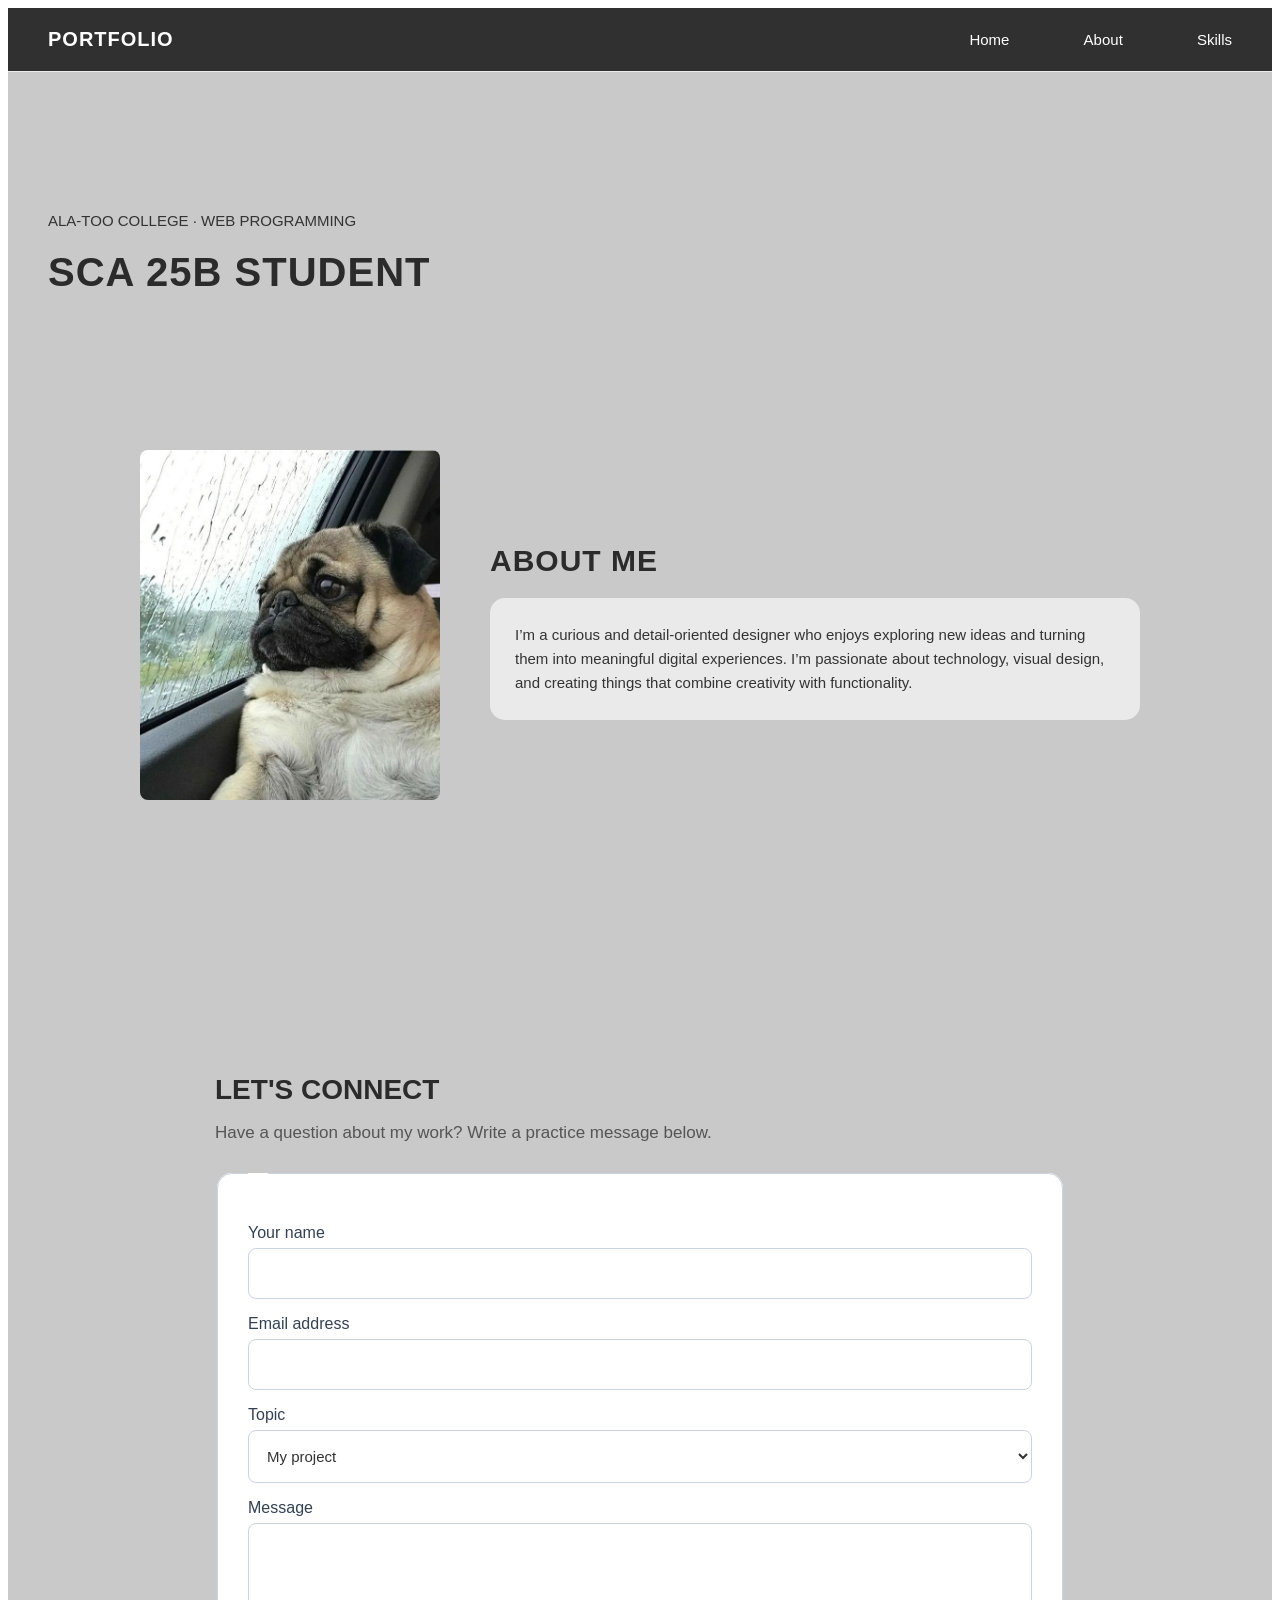
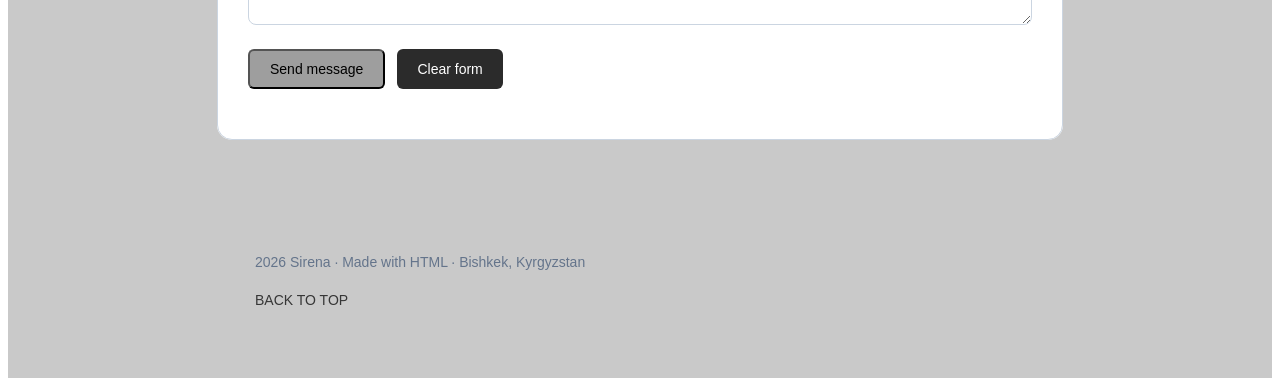
==== index.html @ e8b9c977 "Add files via upload" ====
<!DOCTYPE html>
<html lang="en">
<head>
    <meta charset="UTF-8">
    <meta http-equiv="X-UA-Compatible" content="IE=edge">
    <meta name="viewport" content="width=device-width, initial-scale=1.0">
    <title>Sirena Mansurova </title>
    <link rel="stylesheet" href="style.css">

</head>
<body>
    <header class="header">
        <div class="logo"> PORTFOLIO </div>
        <nav class="nav">
            <a href="#home"> Home </a>
            <a href="#about"> About </a>
            <a href="#skills"> Skills </a>
        </nav>
    </header>
    <section class="hero">
        <div class="hero-container">
          <span class="hero-subtitle">ALA-TOO COLLEGE · WEB PROGRAMMING</span>
          <h1 class="hero-title">SCA 25B STUDENT </h1>
        </div>
      </section>
<section class="about" id="about">
    <div class="about-container">
        <div class="about-image">
            <img src="photo2.jpeg" alt="me">
        </div>
            <div class="about-text">
                <h1> ABOUT ME </h1>
                <p> I’m a curious and detail-oriented designer who enjoys exploring new ideas and turning them into meaningful digital experiences. I’m passionate about technology, visual design, and creating things that combine creativity with functionality.
                </p>

        </div>
    </div>
</section>
<section class="contact" id="contact">
    <div class="contact-container">
      
      <h2>LET'S CONNECT </h2>
      <p class="contact-subtitle">Have a question about my work? Write a practice message below.</p>
      
     
      <form class="contact-form">
        <fieldset>
          <legend></legend>
          
          
          <label for="name">Your name</label>
          <input type="text" id="name" placeholder="">
  
          
          <label for="email">Email address</label>
          <input type="email" id="email" placeholder="">
  
         
          <label for="topic">Topic</label>
          <select id="topic">
            <option value="my-project">My project</option>
            <option value="learning-html"> Learning HTML </option>
            <option value="other"> Other </option>
          </select>
  
          
          <label for="message">Message</label>
          <textarea id="message" rows="4"></textarea>

          
          <div class="form-buttons">
             <button type="submit" class="btn-send">Send message</button>
             <button type="reset" class="btn-clear">Clear form</button>
             </div>
             </fieldset>
             </form>
             
  

  <footer class="footer">
    <div class="footer-content">
      <p>2026 Sirena · Made with HTML · Bishkek, Kyrgyzstan</p>
      <a href="#home" class="back-to-top"> BACK TO TOP </a>
    </div>
  </footer>
  
        
  
    


</body>
</html>
---- style.css ----
.header {
    display: flex;
    justify-content: space-between;
    align-items: center;
    padding: 20px 40px;
    background-color: #303030;
    border-bottom: 1px solid #eaeaea;  /* Тонкая линия-разделитель снизу */
    position: sticky;
    top: 0;
    left: 0;
    right: 0;
  }
  
  .logo {
    font-weight: bold;
    font-size: 20px;
    letter-spacing: 1px;
    color: #ffffff;
    font-family: sans-serif;
  }
  
  .nav a {
    margin-left: 70px;
    text-decoration: none;
    color: #ffffff;
    font-size: 15px;
    font-family: sans-serif;
  }
  
  .nav a:hover {
    color: #000000;
  }
  .about {
    padding: 60px 40px;
    background-color: #c9c9c9;
    left: 0;
    right: 0;
  }
  
  .about-container {
    display: flex;
    align-items: center; /* Выравнивает фото и текст по центру по вертикали */
    gap: 50px;           /* Расстояние между фото и текстом */
    max-width: 1000px;
    margin: 0 auto;
    padding: 40px;
    border-radius: 20px;
  }
  
  .about-image img {
    width: 300px;
    height: 350px;
    object-fit: cover;   /* Чтобы фото заполняло блок и не искажалось */
    border-radius: 8px;  легкие скругления углов (по желанию)
  }
  
  .about-text h1 {
    font-size: 30px;
    font-weight: bold;
    margin-bottom: 20px;
    color: #2b2b2b;
    letter-spacing: 1px;
    font-family: sans-serif;
  }
  
  .about-text p {
    font-size: 15px;
    line-height: 1.6;    /* Межстрочный интервал для читаемости */
    color: #333333;
    margin-bottom: 15px;
    font-family: sans-serif;
    background-color: #eaeaea;
    padding: 25px;
    border-radius: 15px;
  }
  .hero {
    background-color: #c9c9c9;
    padding-top: 140px;
    padding-bottom: 35px;
    padding-left: 40px;
    padding-right: 40px ;

  }
  .hero-container {

  }
  .hero-subtitle {
    font-size: 15px;
    line-height: 1;    /* Межстрочный интервал для читаемости */
    color: #333333;
    margin-bottom: 5px;
    font-family: sans-serif;
    margin-top: 100px;

  }
  .hero-title {
    font-size: 40px;
    font-weight: bold;
    margin-bottom: 20px;
    color: #2b2b2b;
    letter-spacing: 1px;
    font-family: sans-serif;
    margin-top: 20px;

  }
/* Общая секция контактов */
.contact {
    background-color: #c9c9c9; /* Светлый фон всей секции */
    padding: 80px 40px;
    width: 100%;
    box-sizing: border-box;
    padding-top: 140px;
    padding-bottom: 30px;
    padding-left: 40px;
    padding-right: 40px;
  }
  
  /* Контейнер для центрирования */
  .contact-container {
    max-width: 850px;
    margin: 0 auto;
  }
  
  /* Заголовок "Let's Connect" */
  .contact h2 {
    font-family: sans-serif;
    font-size: 28px;
    font-weight: bold;
    color: #2b2b2b;
    margin-bottom: 8px;
    margin-top: 30px;
  }
  
  /* Описание под заголовком */
  .contact-subtitle {
    font-size: 17px;
    color: #555555;
    margin-bottom: 30px;
    font-family: sans-serif;
    

  }
  
  /* Рамка вокруг формы */
  .contact-form fieldset {
    border: 1px solid #cbd5e1;
    border-radius: 15px;
    padding: 50px 30px;
    background-color: #ffffff; /* Белый фон внутри рамки */
  }
  
  /* Надпись "Contact form" прямо на рамке */
  .contact-form legend {
    font-size: 20px;
    color: #475569;
    padding: 0 10px;
    margin-top: 5px;
    font-family: sans-serif;
  }
  
  /* Подписи к полям ввода */
  .contact-form label {
    display: block;
    font-size: 16px;
    color: #334155;
    margin-bottom: 6px;
    margin-top: 16px;
    font-family: sans-serif;
  }
  
  .contact-form label:first-of-type {
    margin-top: 0;
    font-family: sans-serif;
  }
  
  /* Поля ввода (инпуты, селект, текстовое поле) */
  .contact-form input,
  .contact-form select,
  .contact-form textarea {
    width: 100%;
    padding: 16px 14px;
    border: 1px solid #cbd5e1;
    border-radius: 8px;
    font-size: 15px;
    background-color: #ffffff;
    box-sizing: border-box;
    outline: none;
    color:#333333;
  }
  
  /* Эффект при клике на поле */
  .contact-form input:focus,
  .contact-form select:focus,
  .contact-form textarea:focus {
    border-color: #64748b;
  }
  /* Стили для кнопок */
.form-buttons {
    display: flex;
    gap: 12px;
    margin-top: 20px;
  }
  
  .btn-send {
    background-color: #9e9e9e;
    color:#a1a1a1
    border: none;
    padding: 10px 20px;
    border-radius: 6px;
    font-size: 14px;
    cursor: pointer;
  }
  .btn-send:hover {
    background-color: #2b2b2b;
  }
  
  .btn-clear {
    background-color: #2b2b2b; /* Синий цвет кнопки */
    color: #ffffff;
    border: none;
    padding: 10px 20px;
    border-radius: 6px;
    font-size: 14px;
    cursor: pointer;

  }
  .btn-clear:hover {
    background-color:#9e9e9e
  }
  
  /* Подпись под кнопками */
  .form-note {
    font-size: 13px;
    color: #64748b;
    margin-top: 12px;
    margin-bottom: 50px;
  }
  
  /* Стили для футера */
  .footer {
    margin-top: 60px;
    padding: 40px;
    background-color: #c9c9c9;
    
    width: 100%;
    box-sizing: border-box;
    
  }
  
  .footer-content {
    max-width: 800px;
    margin: 0 auto;
    display: flex;
    flex-direction: column;
    gap: 8px;
    font-size: 14px;
    color: #64748b;
    font-family:  sans-serif;;
  }
  
  /* Ссылка "Back to top" */
  .back-to-top {
    color: #363636;
    text-decoration: none;
    font-weight: 500;
    width: fit-content;
    font-family: sans-serif;
    font-sizeS: 15px;S
  }
  
  .back-to-top:hover {
    text-decoration: underline;
  }
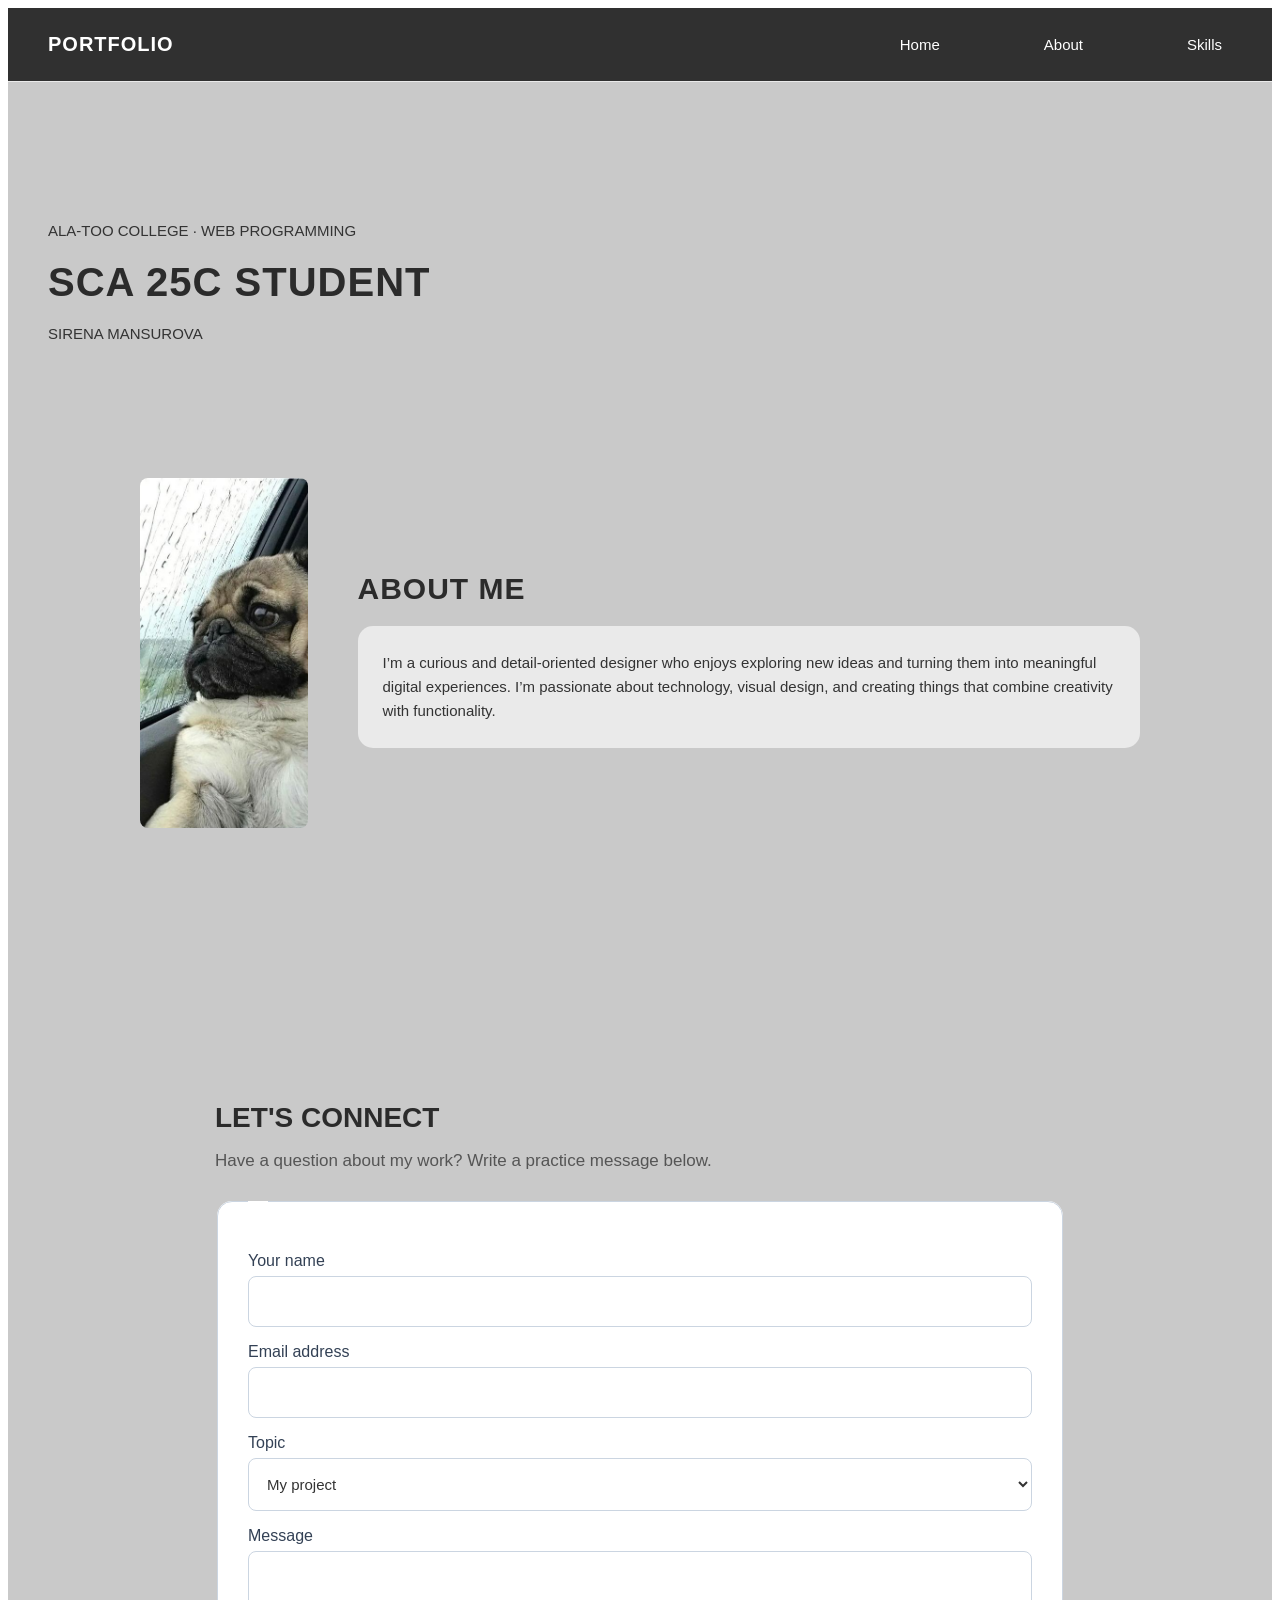
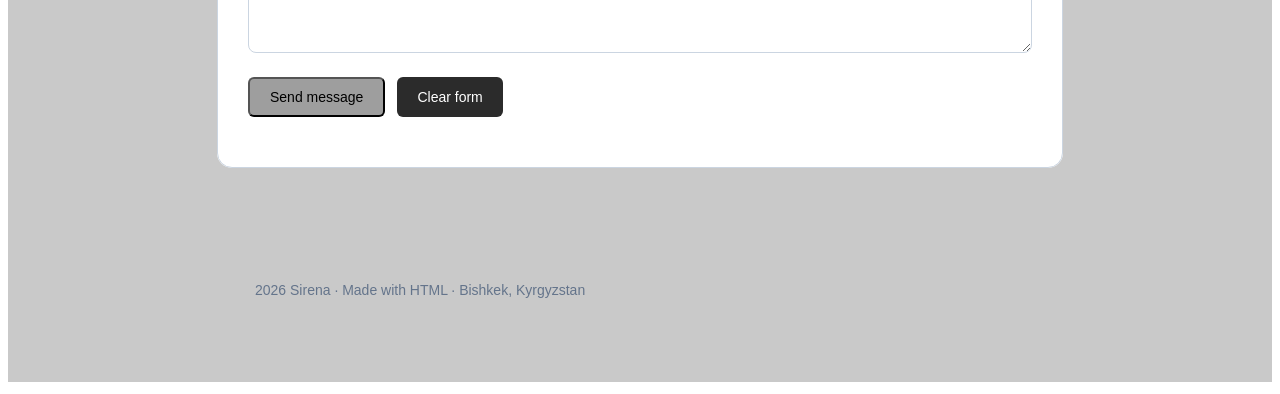
==== commit a88931da: "Add files via upload" ====
--- a/index.html
+++ b/index.html
@@ -12,15 +12,28 @@
     <header class="header">
         <div class="logo"> PORTFOLIO </div>
         <nav class="nav">
-            <a href="#home"> Home </a>
-            <a href="#about"> About </a>
-            <a href="#skills"> Skills </a>
-        </nav>
+          <!-- Блок со ссылками, который будет скрываться на мобильных -->
+          <div id="menu" class="menu">
+              <a href="#home">Home</a>
+              <a href="#about">About</a>
+              <a href="#skills">Skills</a>
+          </div>
+      
+          <!-- Кнопка гамбургера -->
+          <button class="hamburger" id="hamburger" aria-expanded="false" aria-controls="menu" aria-label="Открыть меню">
+              <span class="hamburger-bars" aria-hidden="true">
+                  <span class="bar"></span>
+                  <span class="bar"></span>
+                  <span class="bar"></span>
+              </span>
+          </button>
+      </nav>
     </header>
     <section class="hero">
         <div class="hero-container">
           <span class="hero-subtitle">ALA-TOO COLLEGE · WEB PROGRAMMING</span>
-          <h1 class="hero-title">SCA 25B STUDENT </h1>
+          <h1 class="hero-title">SCA 25С STUDENT </h1>
+          <span class="hero-subtitle"> SIRENA MANSUROVA</span>
         </div>
       </section>
 <section class="about" id="about">
@@ -80,14 +93,17 @@
   <footer class="footer">
     <div class="footer-content">
       <p>2026 Sirena · Made with HTML · Bishkek, Kyrgyzstan</p>
-      <a href="#home" class="back-to-top"> BACK TO TOP </a>
+     
     </div>
   </footer>
   
-        
+        <!-- Кнопка «Наверх» -->
+    <button id="scrollTopBtn" class="scroll-top" title="Наверх" aria-label="Наверх">↑</button>
+
+    
   
     
-
+    <script src="script.js" defer></script>
 
 </body>
 </html>
--- a/style.css
+++ b/style.css
@@ -28,8 +28,12 @@
   }
   
   .nav a:hover {
-    color: #000000;
-  }
+    font-size: 17px;
+    font-family: sans-serif;
+
+  }
+
+  
   .about {
     padding: 60px 40px;
     background-color: #c9c9c9;
@@ -48,7 +52,7 @@
   }
   
   .about-image img {
-    width: 300px;
+    width: 100%;
     height: 350px;
     object-fit: cover;   /* Чтобы фото заполняло блок и не искажалось */
     border-radius: 8px;  легкие скругления углов (по желанию)
@@ -258,16 +262,175 @@
     font-family:  sans-serif;;
   }
   
-  /* Ссылка "Back to top" */
-  .back-to-top {
-    color: #363636;
-    text-decoration: none;
-    font-weight: 500;
-    width: fit-content;
-    font-family: sans-serif;
-    font-sizeS: 15px;S
-  }
-  
-  .back-to-top:hover {
-    text-decoration: underline;
-  }+ 
+  .scroll-top {
+    position: fixed;
+    right: 20px;
+    bottom: 20px;
+    width: 48px;
+    height: 48px;
+    border-radius: 50%;
+    border: none;
+    background: #242424;
+    color: #fff;
+    font-size: 22px;
+    cursor: pointer;
+    box-shadow: 0 8px 22px rgba(0,0,0,.15);
+    opacity: 0;
+    visibility: hidden;
+    transform: translateY(8px);
+    transition: opacity .25s ease, visibility .25s ease, transform .25s ease;
+  }
+  
+  .scroll-top:hover { background: #242424; }
+  
+  .scroll-top.show {
+    opacity: 1;
+    visibility: visible;
+    transform: translateY(0);
+  }
+
+  /* Мобильные стили (экраны 768px и меньше) */
+@media screen and (max-width: 768px) {
+  
+  /* 1. Настройка шапки */
+  
+
+  .nav {
+    display: flex;
+    gap: 15px;
+    margin-top: 10px;
+  }
+
+  .nav a {
+    margin-left: 0; /* Убираем гигантский отступ в 70px */
+    font-size: 14px;
+  }
+
+  /* 2. Блок "About" — ставим фото над текстом */
+  .about-container {
+    flex-direction: column; /* Элементы встают друг под друга */
+    align-items: center;
+    gap: 20px;
+    padding: 20px 15px;
+  }
+
+  /* 3. Правильные размеры фото */
+  .about-image, 
+  .about-image img {
+    width: 100%;
+    max-width: 280px; /* Чтобы фото не расплывалось во всю ширину */
+    height: auto;     /* Пропорции картинки не будут искажаться */
+  }
+
+  /* 4. Центрируем заголовок */
+  .about-text h1 {
+    text-align: center;
+    font-size: 24px;
+  }
+}
+  
+nav { display: flex; gap: 10px; align-items: center; }
+
+.menu { display: flex; gap: 14px; }
+.menu a { text-decoration: none; color: #ffffff; padding: 8px 10px; border-radius: 8px; transition: background-color .25s; }
+.menu a:hover { background: rgba(255, 255, 255, 0.06); }
+
+/* Гамбургер по умолчанию скрыт на десктопе */
+.hamburger {
+  width: 42px; height: 42px; border-radius: 10px;
+   display: none; place-items: center;
+  background: transparent; cursor: pointer; transition: border-color .2s ease;
+}
+.hamburger-bars {
+   position: relative;
+   width: 20px;
+   height: 14px;
+  }
+.bar { 
+  position: absolute;
+  left: 0;
+  right: 0;
+  height: 2px; 
+  background: currentColor;
+  border-radius: 2px;
+}
+.bar:nth-child(1) {
+  top: 0;
+}
+.bar:nth-child(2) {
+  top: 6px;
+}
+.bar:nth-child(3) {
+  bottom: 0;
+}
+
+
+/* Мобайл: скрываем горизонтальное меню до открытия */
+@media (max-width: 768px) {
+  .hamburger { display: grid; }
+  .menu {
+    display: none;
+    position: absolute; left: 0; right: 0; top: 60px;
+    background: #fff;  border-radius: 12px;
+    flex-direction: column; padding: 10px;
+  }
+  .menu.open { display: flex;
+    animation: fadeIn .25s ease forwards;
+  }
+}
+
+/* На экранах шире 768px кнопка гамбургера скрыта */
+@media screen and (min-width: 769px) {
+  .hamburger {
+      display: none !important;
+        width: 42px;
+        height: 42px;
+        border-radius: 10px;
+        display: none;
+        place-items: center;
+        background: transparent;
+        border: none; /* Убирает серую границу */
+        cursor: pointer;
+        color: #ffffff; /* Делает полоски белыми */
+        transition: border-color .2s ease;
+  }
+}
+
+/* На мобильных экранах (до 768px) */
+@media screen and (max-width: 768px) {
+  /* Показываем кнопку гамбургера */
+  .hamburger {
+      display: flex !important;
+      width: 42px;
+        height: 42px;
+        border-radius: 10px;
+        display: none;
+        place-items: center;
+        background: transparent;
+        border: none; /* Убирает серую границу */
+        cursor: pointer;
+        color: #ffffff; /* Делает полоски белыми */
+        transition: border-color .2s ease;
+  }
+
+  /* Скрываем текстовое меню по умолчанию */
+  .menu {
+      display: none;
+      position: absolute;
+      top: 60px;
+      
+      left: 0;
+      right: 0;
+      background-color: #303030;
+      flex-direction: column;
+      padding: 10px;
+      text-align: center;
+      gap: 15px;
+  }
+
+  /* Когда меню открывается через JS (добавляется класс open) */
+  .menu.open {
+      display: flex;
+  }
+}
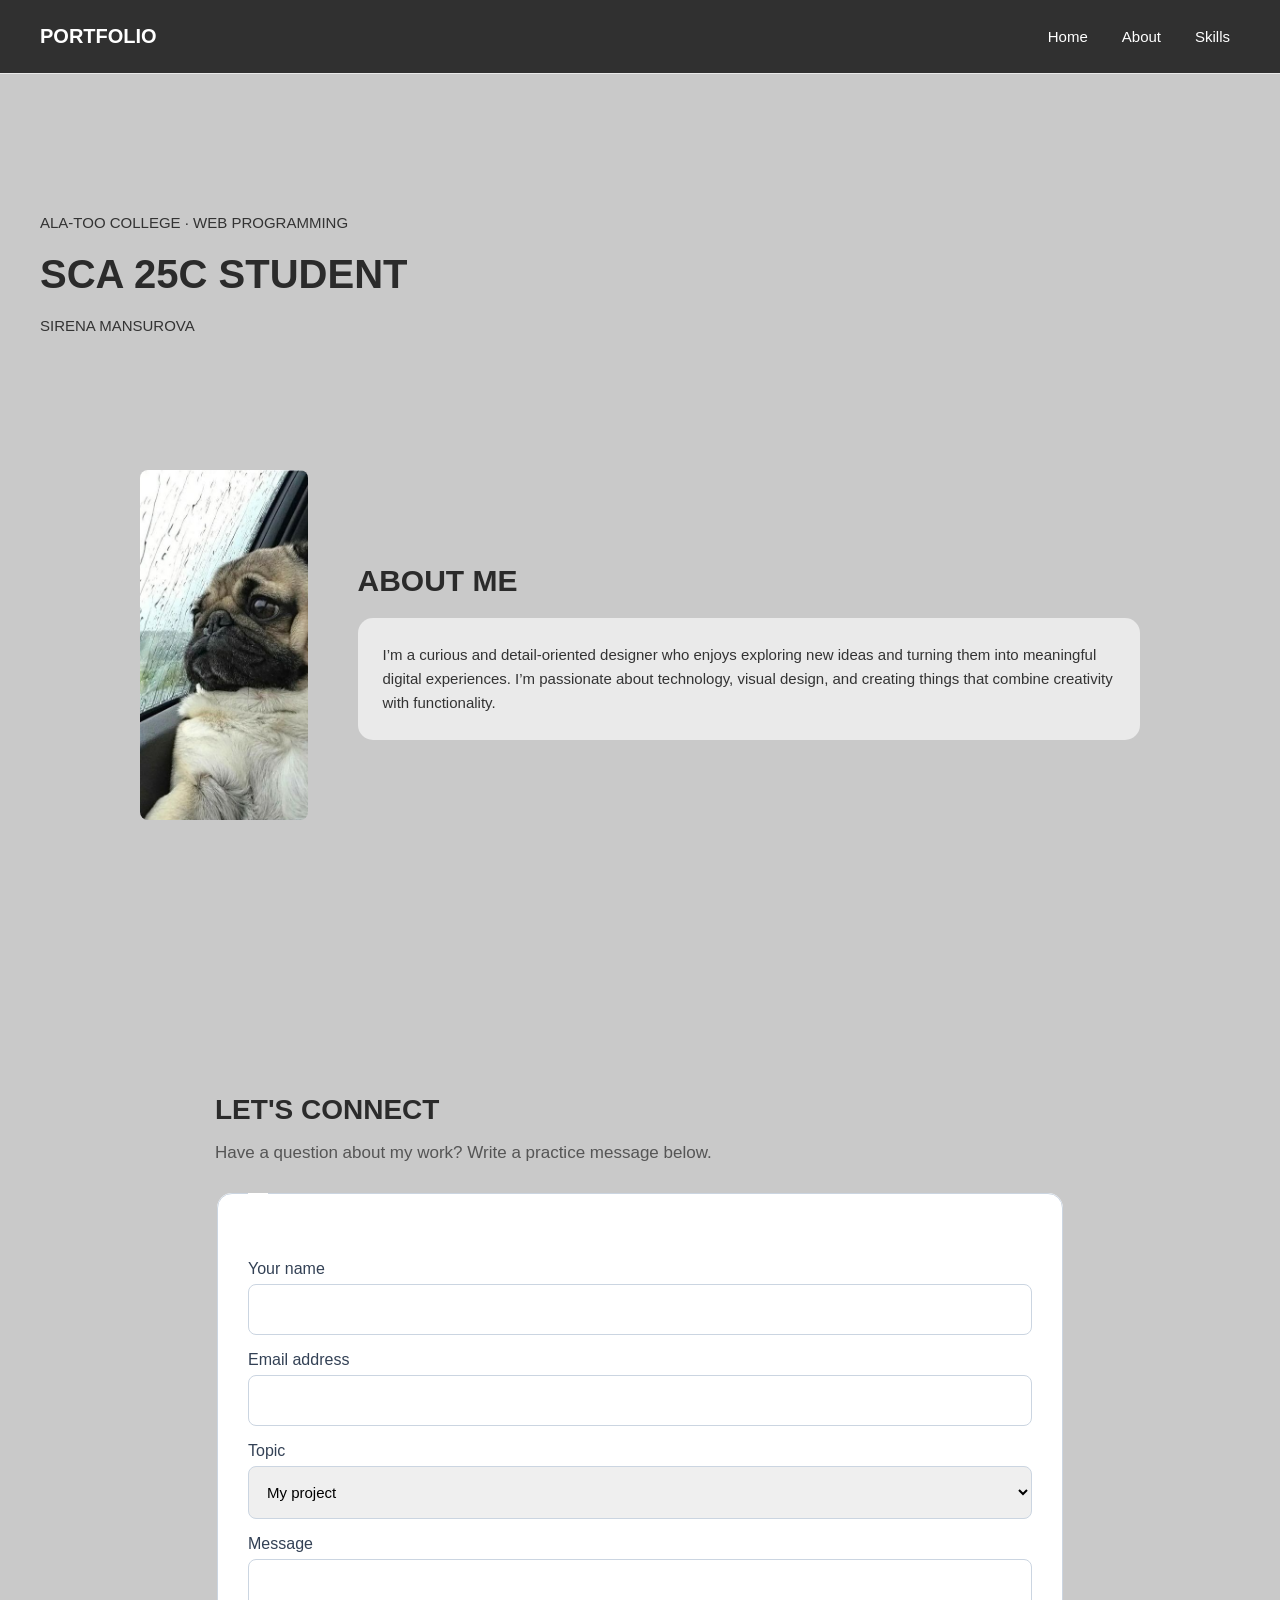
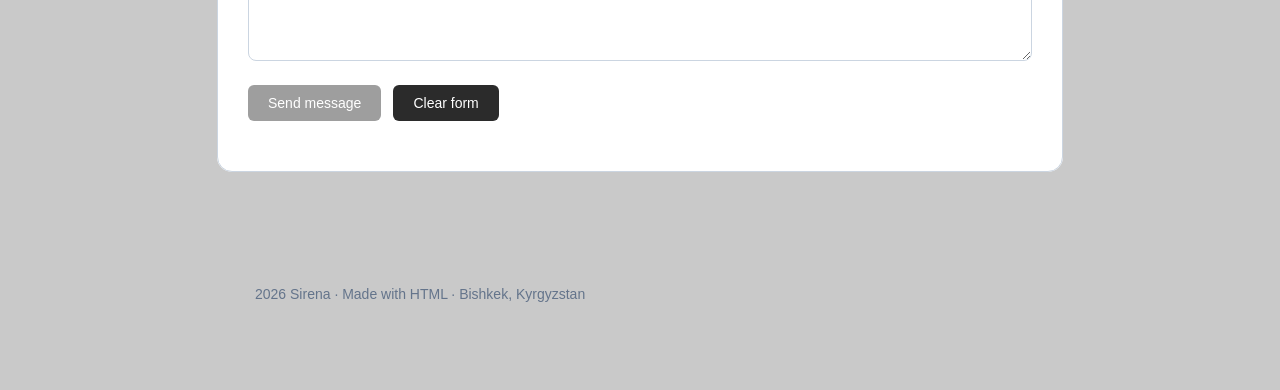
==== commit 5d0b3e7e: "Update index.html" ====
--- a/index.html
+++ b/index.html
@@ -2,7 +2,6 @@
 <html lang="en">
 <head>
     <meta charset="UTF-8">
-    <meta http-equiv="X-UA-Compatible" content="IE=edge">
     <meta name="viewport" content="width=device-width, initial-scale=1.0">
     <title>Sirena Mansurova </title>
     <link rel="stylesheet" href="style.css">
--- a/style.css
+++ b/style.css
@@ -1,436 +1,61 @@
-.header {
-    display: flex;
-    justify-content: space-between;
-    align-items: center;
-    padding: 20px 40px;
-    background-color: #303030;
-    border-bottom: 1px solid #eaeaea;  /* Тонкая линия-разделитель снизу */
-    position: sticky;
-    top: 0;
-    left: 0;
-    right: 0;
-  }
-  
-  .logo {
-    font-weight: bold;
-    font-size: 20px;
-    letter-spacing: 1px;
-    color: #ffffff;
-    font-family: sans-serif;
-  }
-  
-  .nav a {
-    margin-left: 70px;
-    text-decoration: none;
-    color: #ffffff;
-    font-size: 15px;
-    font-family: sans-serif;
-  }
-  
-  .nav a:hover {
-    font-size: 17px;
-    font-family: sans-serif;
+body { font-family: sans-serif; margin: 0; background: #c9c9c9; color: #333; }
 
-  }
+/* Header */
+.header { display: flex; justify-content: space-between; align-items: center; padding: 20px 40px; background: #303030; border-bottom: 1px solid #eaeaea; position: sticky; top: 0; z-index: 1000; }
+.logo { font-weight: bold; font-size: 20px; color: #fff; }
+.menu { display: flex; gap: 14px; }
+.menu a { text-decoration: none; color: #fff; font-size: 15px; padding: 8px 10px; border-radius: 8px; transition: background .25s; }
+.menu a:hover { background: rgba(255,255,255,0.1); }
 
-  
-  .about {
-    padding: 60px 40px;
-    background-color: #c9c9c9;
-    left: 0;
-    right: 0;
-  }
-  
-  .about-container {
-    display: flex;
-    align-items: center; /* Выравнивает фото и текст по центру по вертикали */
-    gap: 50px;           /* Расстояние между фото и текстом */
-    max-width: 1000px;
-    margin: 0 auto;
-    padding: 40px;
-    border-radius: 20px;
-  }
-  
-  .about-image img {
-    width: 100%;
-    height: 350px;
-    object-fit: cover;   /* Чтобы фото заполняло блок и не искажалось */
-    border-radius: 8px;  легкие скругления углов (по желанию)
-  }
-  
-  .about-text h1 {
-    font-size: 30px;
-    font-weight: bold;
-    margin-bottom: 20px;
-    color: #2b2b2b;
-    letter-spacing: 1px;
-    font-family: sans-serif;
-  }
-  
-  .about-text p {
-    font-size: 15px;
-    line-height: 1.6;    /* Межстрочный интервал для читаемости */
-    color: #333333;
-    margin-bottom: 15px;
-    font-family: sans-serif;
-    background-color: #eaeaea;
-    padding: 25px;
-    border-radius: 15px;
-  }
-  .hero {
-    background-color: #c9c9c9;
-    padding-top: 140px;
-    padding-bottom: 35px;
-    padding-left: 40px;
-    padding-right: 40px ;
+/* Hamburger */
+.hamburger { display: none; width: 42px; height: 42px; border: none; background: transparent; cursor: pointer; color: #fff; place-items: center; }
+.hamburger-bars { position: relative; width: 20px; height: 14px; }
+.bar { position: absolute; left: 0; right: 0; height: 2px; background: currentColor; border-radius: 2px; }
+.bar:nth-child(1) { top: 0; }
+.bar:nth-child(2) { top: 6px; }
+.bar:nth-child(3) { bottom: 0; }
 
-  }
-  .hero-container {
+/* Sections */
+.hero { padding: 140px 40px 35px; }
+.hero-subtitle { font-size: 15px; margin: 100px 0 5px; color: #333; }
+.hero-title { font-size: 40px; font-weight: bold; color: #2b2b2b; margin: 20px 0; }
 
-  }
-  .hero-subtitle {
-    font-size: 15px;
-    line-height: 1;    /* Межстрочный интервал для читаемости */
-    color: #333333;
-    margin-bottom: 5px;
-    font-family: sans-serif;
-    margin-top: 100px;
+.about { padding: 60px 40px; }
+.about-container { display: flex; align-items: center; gap: 50px; max-width: 1000px; margin: 0 auto; padding: 40px; }
+.about-image img { width: 100%; height: 350px; object-fit: cover; border-radius: 8px; }
+.about-text h1 { font-size: 30px; font-weight: bold; color: #2b2b2b; margin-bottom: 20px; }
+.about-text p { font-size: 15px; line-height: 1.6; background: #eaeaea; padding: 25px; border-radius: 15px; margin-bottom: 15px; }
 
-  }
-  .hero-title {
-    font-size: 40px;
-    font-weight: bold;
-    margin-bottom: 20px;
-    color: #2b2b2b;
-    letter-spacing: 1px;
-    font-family: sans-serif;
-    margin-top: 20px;
+/* Contact & Form */
+.contact { padding: 140px 40px 30px; }
+.contact-container { max-width: 850px; margin: 0 auto; }
+.contact h2 { font-size: 28px; font-weight: bold; color: #2b2b2b; margin: 30px 0 8px; }
+.contact-subtitle { font-size: 17px; color: #555; margin-bottom: 30px; }
+.contact-form fieldset { border: 1px solid #cbd5e1; border-radius: 15px; padding: 50px 30px; background: #fff; }
+.contact-form legend { font-size: 20px; color: #475569; padding: 0 10px; }
+.contact-form label { display: block; font-size: 16px; color: #334155; margin: 16px 0 6px; }
+.contact-form input, .contact-form select, .contact-form textarea { width: 100%; padding: 16px 14px; border: 1px solid #cbd5e1; border-radius: 8px; font-size: 15px; outline: none; box-sizing: border-box; }
+.contact-form input:focus, .contact-form select:focus, .contact-form textarea:focus { border-color: #64748b; }
 
-  }
-/* Общая секция контактов */
-.contact {
-    background-color: #c9c9c9; /* Светлый фон всей секции */
-    padding: 80px 40px;
-    width: 100%;
-    box-sizing: border-box;
-    padding-top: 140px;
-    padding-bottom: 30px;
-    padding-left: 40px;
-    padding-right: 40px;
-  }
-  
-  /* Контейнер для центрирования */
-  .contact-container {
-    max-width: 850px;
-    margin: 0 auto;
-  }
-  
-  /* Заголовок "Let's Connect" */
-  .contact h2 {
-    font-family: sans-serif;
-    font-size: 28px;
-    font-weight: bold;
-    color: #2b2b2b;
-    margin-bottom: 8px;
-    margin-top: 30px;
-  }
-  
-  /* Описание под заголовком */
-  .contact-subtitle {
-    font-size: 17px;
-    color: #555555;
-    margin-bottom: 30px;
-    font-family: sans-serif;
-    
+.form-buttons { display: flex; gap: 12px; margin-top: 20px; }
+.btn-send, .btn-clear { border: none; padding: 10px 20px; border-radius: 6px; font-size: 14px; cursor: pointer; }
+.btn-send { background: #9e9e9e; color: #fff; }
+.btn-send:hover { background: #2b2b2b; }
+.btn-clear { background: #2b2b2b; color: #fff; }
+.btn-clear:hover { background: #9e9e9e; }
+.form-note { font-size: 13px; color: #64748b; margin: 12px 0 50px; }
 
-  }
-  
-  /* Рамка вокруг формы */
-  .contact-form fieldset {
-    border: 1px solid #cbd5e1;
-    border-radius: 15px;
-    padding: 50px 30px;
-    background-color: #ffffff; /* Белый фон внутри рамки */
-  }
-  
-  /* Надпись "Contact form" прямо на рамке */
-  .contact-form legend {
-    font-size: 20px;
-    color: #475569;
-    padding: 0 10px;
-    margin-top: 5px;
-    font-family: sans-serif;
-  }
-  
-  /* Подписи к полям ввода */
-  .contact-form label {
-    display: block;
-    font-size: 16px;
-    color: #334155;
-    margin-bottom: 6px;
-    margin-top: 16px;
-    font-family: sans-serif;
-  }
-  
-  .contact-form label:first-of-type {
-    margin-top: 0;
-    font-family: sans-serif;
-  }
-  
-  /* Поля ввода (инпуты, селект, текстовое поле) */
-  .contact-form input,
-  .contact-form select,
-  .contact-form textarea {
-    width: 100%;
-    padding: 16px 14px;
-    border: 1px solid #cbd5e1;
-    border-radius: 8px;
-    font-size: 15px;
-    background-color: #ffffff;
-    box-sizing: border-box;
-    outline: none;
-    color:#333333;
-  }
-  
-  /* Эффект при клике на поле */
-  .contact-form input:focus,
-  .contact-form select:focus,
-  .contact-form textarea:focus {
-    border-color: #64748b;
-  }
-  /* Стили для кнопок */
-.form-buttons {
-    display: flex;
-    gap: 12px;
-    margin-top: 20px;
-  }
-  
-  .btn-send {
-    background-color: #9e9e9e;
-    color:#a1a1a1
-    border: none;
-    padding: 10px 20px;
-    border-radius: 6px;
-    font-size: 14px;
-    cursor: pointer;
-  }
-  .btn-send:hover {
-    background-color: #2b2b2b;
-  }
-  
-  .btn-clear {
-    background-color: #2b2b2b; /* Синий цвет кнопки */
-    color: #ffffff;
-    border: none;
-    padding: 10px 20px;
-    border-radius: 6px;
-    font-size: 14px;
-    cursor: pointer;
+/* Footer */
+.footer { margin-top: 60px; padding: 40px; box-sizing: border-box; }
+.footer-content { max-width: 800px; margin: 0 auto; display: flex; flex-direction: column; gap: 8px; font-size: 14px; color: #64748b; }
+.scroll-top { position: fixed; right: 20px; bottom: 20px; width: 48px; height: 48px; border-radius: 50%; border: none; background: #242424; color: #fff; font-size: 22px; cursor: pointer; opacity: 0; visibility: hidden; transition: .25s; }
+.scroll-top.show { opacity: 1; visibility: visible; }
 
-  }
-  .btn-clear:hover {
-    background-color:#9e9e9e
-  }
-  
-  /* Подпись под кнопками */
-  .form-note {
-    font-size: 13px;
-    color: #64748b;
-    margin-top: 12px;
-    margin-bottom: 50px;
-  }
-  
-  /* Стили для футера */
-  .footer {
-    margin-top: 60px;
-    padding: 40px;
-    background-color: #c9c9c9;
-    
-    width: 100%;
-    box-sizing: border-box;
-    
-  }
-  
-  .footer-content {
-    max-width: 800px;
-    margin: 0 auto;
-    display: flex;
-    flex-direction: column;
-    gap: 8px;
-    font-size: 14px;
-    color: #64748b;
-    font-family:  sans-serif;;
-  }
-  
- 
-  .scroll-top {
-    position: fixed;
-    right: 20px;
-    bottom: 20px;
-    width: 48px;
-    height: 48px;
-    border-radius: 50%;
-    border: none;
-    background: #242424;
-    color: #fff;
-    font-size: 22px;
-    cursor: pointer;
-    box-shadow: 0 8px 22px rgba(0,0,0,.15);
-    opacity: 0;
-    visibility: hidden;
-    transform: translateY(8px);
-    transition: opacity .25s ease, visibility .25s ease, transform .25s ease;
-  }
-  
-  .scroll-top:hover { background: #242424; }
-  
-  .scroll-top.show {
-    opacity: 1;
-    visibility: visible;
-    transform: translateY(0);
-  }
-
-  /* Мобильные стили (экраны 768px и меньше) */
+/* Mobile (<= 768px) */
 @media screen and (max-width: 768px) {
-  
-  /* 1. Настройка шапки */
-  
-
-  .nav {
-    display: flex;
-    gap: 15px;
-    margin-top: 10px;
-  }
-
-  .nav a {
-    margin-left: 0; /* Убираем гигантский отступ в 70px */
-    font-size: 14px;
-  }
-
-  /* 2. Блок "About" — ставим фото над текстом */
-  .about-container {
-    flex-direction: column; /* Элементы встают друг под друга */
-    align-items: center;
-    gap: 20px;
-    padding: 20px 15px;
-  }
-
-  /* 3. Правильные размеры фото */
-  .about-image, 
-  .about-image img {
-    width: 100%;
-    max-width: 280px; /* Чтобы фото не расплывалось во всю ширину */
-    height: auto;     /* Пропорции картинки не будут искажаться */
-  }
-
-  /* 4. Центрируем заголовок */
-  .about-text h1 {
-    text-align: center;
-    font-size: 24px;
-  }
-}
-  
-nav { display: flex; gap: 10px; align-items: center; }
-
-.menu { display: flex; gap: 14px; }
-.menu a { text-decoration: none; color: #ffffff; padding: 8px 10px; border-radius: 8px; transition: background-color .25s; }
-.menu a:hover { background: rgba(255, 255, 255, 0.06); }
-
-/* Гамбургер по умолчанию скрыт на десктопе */
-.hamburger {
-  width: 42px; height: 42px; border-radius: 10px;
-   display: none; place-items: center;
-  background: transparent; cursor: pointer; transition: border-color .2s ease;
-}
-.hamburger-bars {
-   position: relative;
-   width: 20px;
-   height: 14px;
-  }
-.bar { 
-  position: absolute;
-  left: 0;
-  right: 0;
-  height: 2px; 
-  background: currentColor;
-  border-radius: 2px;
-}
-.bar:nth-child(1) {
-  top: 0;
-}
-.bar:nth-child(2) {
-  top: 6px;
-}
-.bar:nth-child(3) {
-  bottom: 0;
-}
-
-
-/* Мобайл: скрываем горизонтальное меню до открытия */
-@media (max-width: 768px) {
-  .hamburger { display: grid; }
-  .menu {
-    display: none;
-    position: absolute; left: 0; right: 0; top: 60px;
-    background: #fff;  border-radius: 12px;
-    flex-direction: column; padding: 10px;
-  }
-  .menu.open { display: flex;
-    animation: fadeIn .25s ease forwards;
-  }
-}
-
-/* На экранах шире 768px кнопка гамбургера скрыта */
-@media screen and (min-width: 769px) {
-  .hamburger {
-      display: none !important;
-        width: 42px;
-        height: 42px;
-        border-radius: 10px;
-        display: none;
-        place-items: center;
-        background: transparent;
-        border: none; /* Убирает серую границу */
-        cursor: pointer;
-        color: #ffffff; /* Делает полоски белыми */
-        transition: border-color .2s ease;
-  }
-}
-
-/* На мобильных экранах (до 768px) */
-@media screen and (max-width: 768px) {
-  /* Показываем кнопку гамбургера */
-  .hamburger {
-      display: flex !important;
-      width: 42px;
-        height: 42px;
-        border-radius: 10px;
-        display: none;
-        place-items: center;
-        background: transparent;
-        border: none; /* Убирает серую границу */
-        cursor: pointer;
-        color: #ffffff; /* Делает полоски белыми */
-        transition: border-color .2s ease;
-  }
-
-  /* Скрываем текстовое меню по умолчанию */
-  .menu {
-      display: none;
-      position: absolute;
-      top: 60px;
-      
-      left: 0;
-      right: 0;
-      background-color: #303030;
-      flex-direction: column;
-      padding: 10px;
-      text-align: center;
-      gap: 15px;
-  }
-
-  /* Когда меню открывается через JS (добавляется класс open) */
-  .menu.open {
-      display: flex;
-  }
+  .hamburger { display: grid !important; }
+  .menu { display: none; position: absolute; top: 100%; left: 0; right: 0; background: #303030; flex-direction: column; padding: 20px; text-align: center; gap: 15px; }
+  .menu.open { display: flex !important; }
+  .about-container { flex-direction: column; text-align: center; }
+  .about-image img { max-width: 280px; height: auto; }
 }
